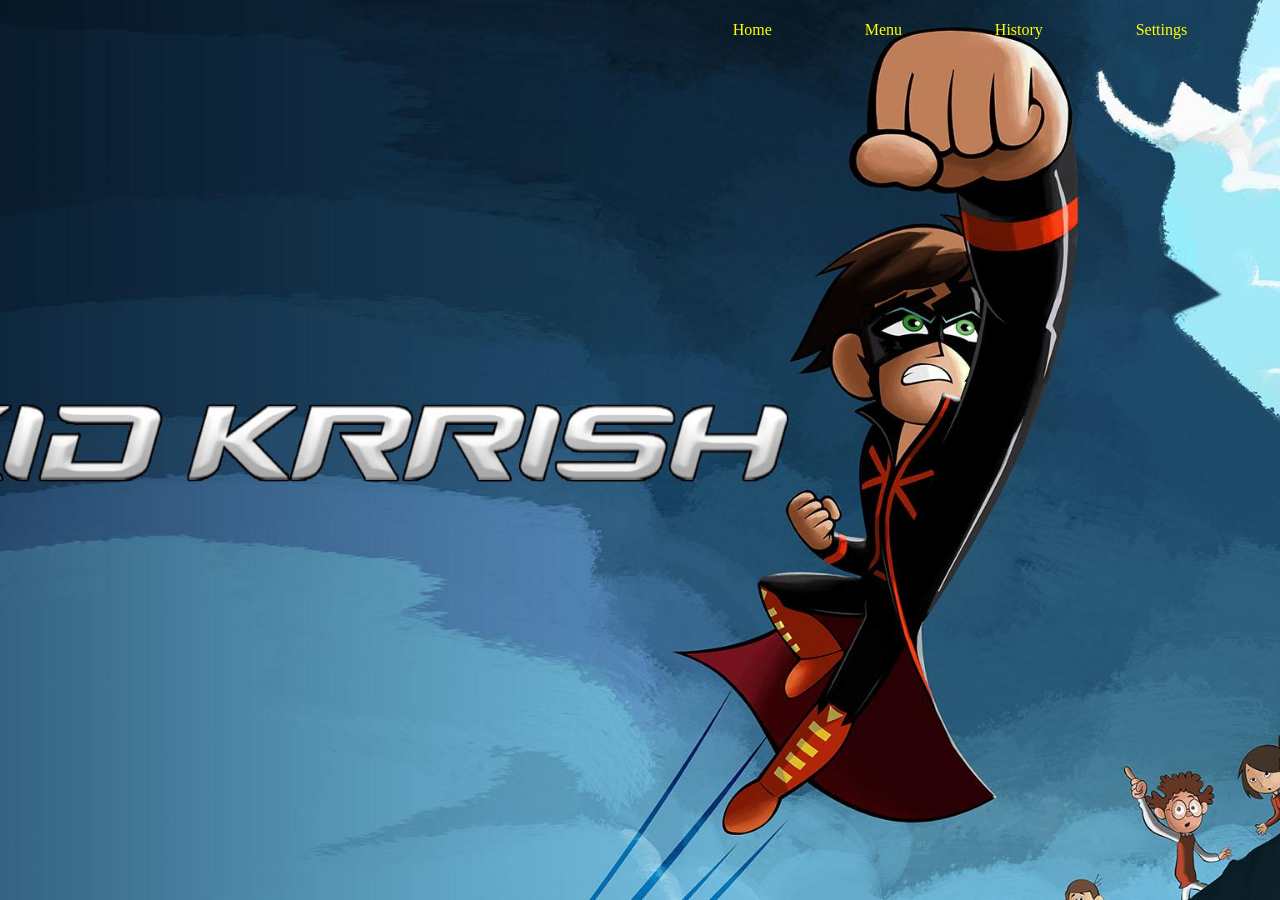
==== My Fav Hero/index.html @ dcd4375b "Add files via upload" ====
<!DOCTYPE html>
<html lang="en">
<head>
    <meta charset="UTF-8">
    <meta name="viewport" content="width=device-width, initial-scale=1.0">
    <title>My Fav Hero </title>
    <link rel="stylesheet" href="style.css">
</head>
<body>
    <div id="main">
        <div id="nav">
    <div id="second">
        <ul class="menu">
            <li>Home</li>
            <li>Menu</li>
            <li>History</li>
            <li>Settings</li>
        </ul>
    </div>
</div>
    </div>
    
</body>
</html>
---- My Fav Hero/style.css ----
* {
  margin: 0;
  padding: 0;
  box-sizing: border-box;
}

html, body {
  height: 100%;
  width: 100%;
}

#main {
  height: 100%;
  width: 100%;
  background-image: url("My Fav Hero Krish.jpg");
  background-size: cover;
  background-position: center;
  background-repeat: no-repeat;
  position: relative;
}

/* NAV BAR */
#nav {
    height: 60px;
    width: 100%;
    /* background-color: rgba(0,0,0,0.6); */
    display: flex;
    justify-content: flex-end;   /* pushes brown bar to right */
    align-items: center;
}
#second {
    height: 100%;
    width: 50%;
    /* background-color: brown; */
    display: flex;
    justify-content: center;   /* centers content horizontally */
    align-items: center;       /* centers content vertically */
    /* color: wheat; */
}
.menu {
    display: flex;
    justify-content: space-evenly;
    align-items: center;
    list-style: none;
    padding: 0;
    margin: 0;
    width: 100%;   /* important */
    color: yellow;
}
.menu:hover{
    cursor: pointer; /* Changes the cursor to a hand icon */
    /* color: yellowgreen; */
  transition: background-color 0.3s;
}
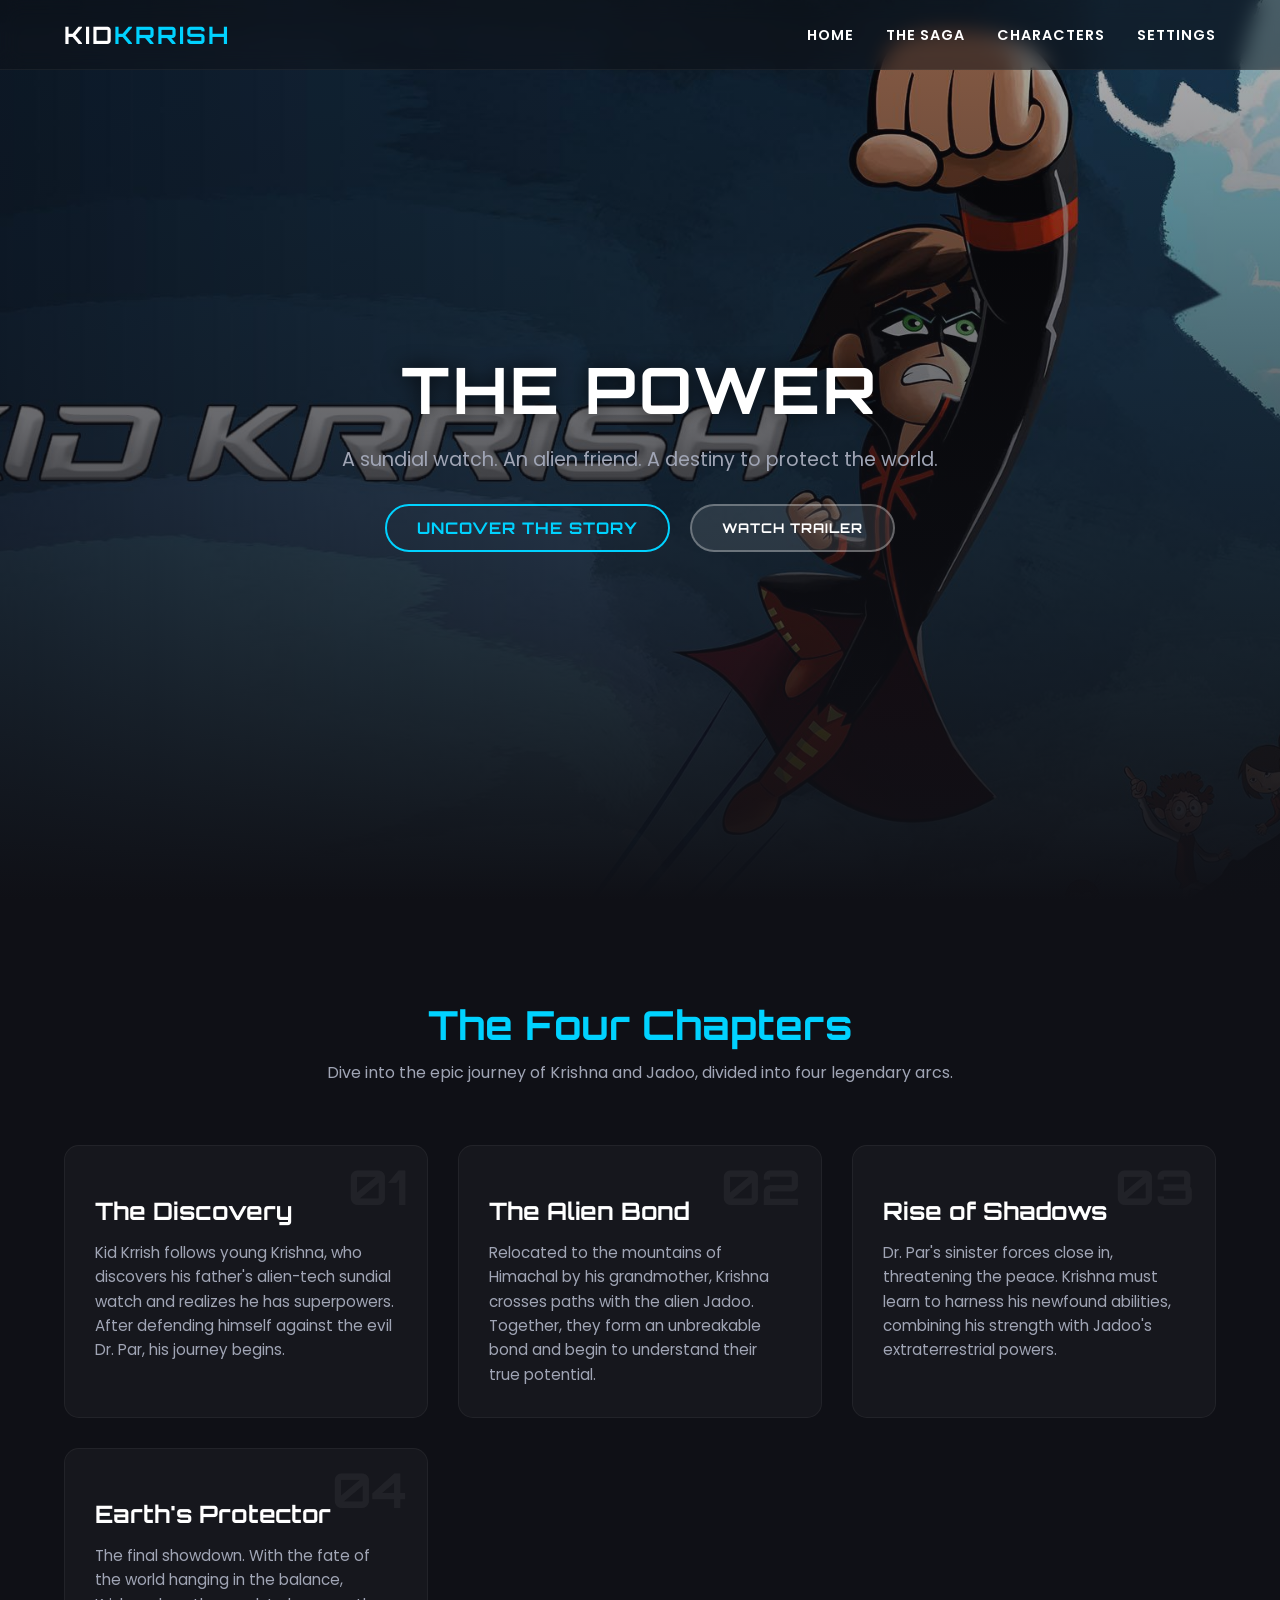
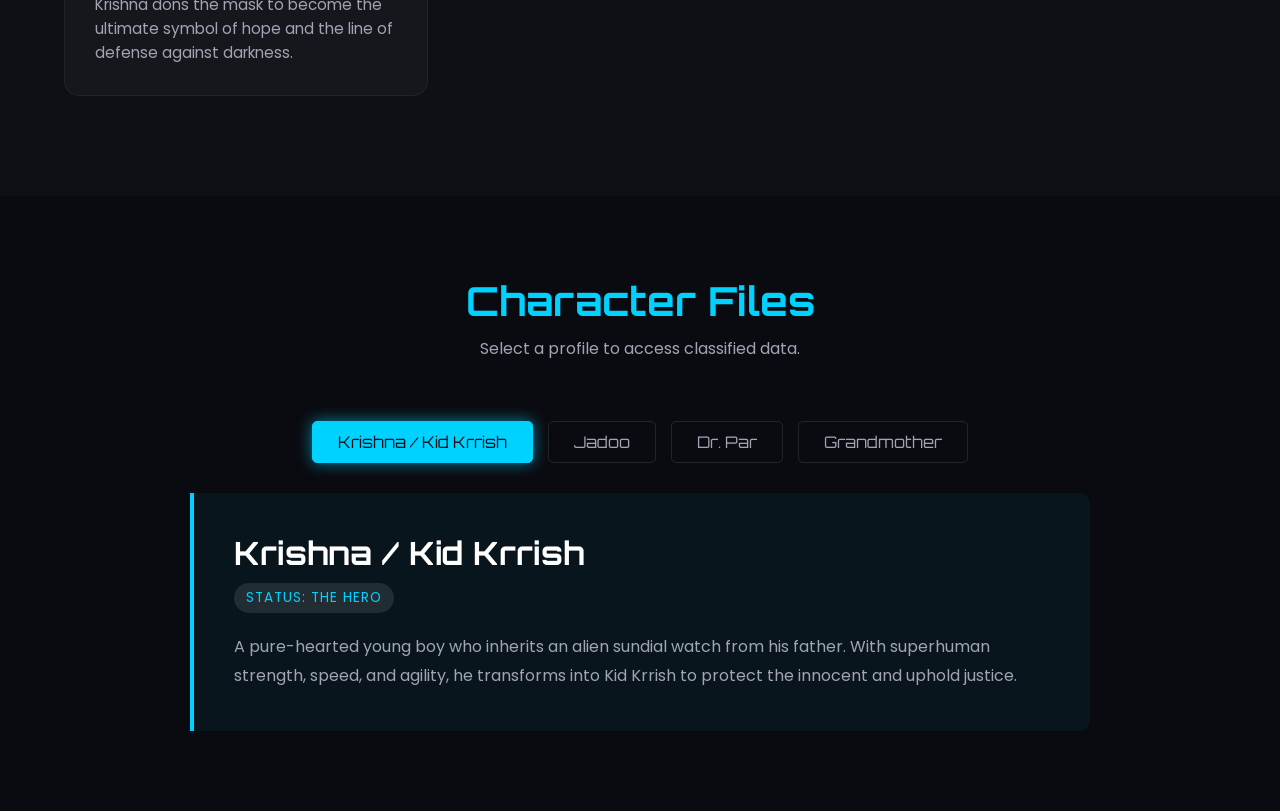
==== commit 23858eab: "Add files via upload" ====
--- a/My Fav Hero/index.html
+++ b/My Fav Hero/index.html
@@ -3,22 +3,110 @@
 <head>
     <meta charset="UTF-8">
     <meta name="viewport" content="width=device-width, initial-scale=1.0">
-    <title>My Fav Hero </title>
+    <title>Kid Krrish | The Legacy</title>
     <link rel="stylesheet" href="style.css">
+    <link href="https://fonts.googleapis.com/css2?family=Orbitron:wght@500;700&family=Poppins:wght@300;400;600&display=swap" rel="stylesheet">
 </head>
 <body>
-    <div id="main">
-        <div id="nav">
-    <div id="second">
-        <ul class="menu">
-            <li>Home</li>
-            <li>Menu</li>
-            <li>History</li>
-            <li>Settings</li>
-        </ul>
+
+    <header id="nav-container">
+        <div class="logo">KID<span>KRRISH</span></div>
+        <nav>
+            <ul class="menu">
+                <li><a href="#hero">Home</a></li>
+                <li><a href="#story">The Saga</a></li>
+                <li><a href="#characters">Characters</a></li>
+                <li><a href="#settings">Settings</a></li>
+            </ul>
+        </nav>
+    </header>
+
+    <section id="hero">
+        <div class="hero-overlay"></div>
+        <div class="hero-content">
+            <h1></h1> <p>A sundial watch. An alien friend. A destiny to protect the world.</p>
+            
+            <div class="hero-buttons">
+                <a href="#story" class="cta-button">Uncover the Story</a>
+                <button id="open-trailer" class="cta-button secondary-btn">Watch Trailer</button>
+            </div>
+        </div>
+    </section>
+
+    <section id="story">
+        <div class="section-header">
+            <h2>The Four Chapters</h2>
+            <p>Dive into the epic journey of Krishna and Jadoo, divided into four legendary arcs.</p>
+        </div>
+
+        <div class="grid-container">
+            
+            <article class="card">
+                <div class="card-glow"></div>
+                <div class="card-content">
+                    <span class="chapter-number">01</span>
+                    <h3>The Discovery</h3>
+                    <p>Kid Krrish follows young Krishna, who discovers his father's alien-tech sundial watch and realizes he has superpowers. After defending himself against the evil Dr. Par, his journey begins.</p>
+                </div>
+            </article>
+
+            <article class="card">
+                <div class="card-glow"></div>
+                <div class="card-content">
+                    <span class="chapter-number">02</span>
+                    <h3>The Alien Bond</h3>
+                    <p>Relocated to the mountains of Himachal by his grandmother, Krishna crosses paths with the alien Jadoo. Together, they form an unbreakable bond and begin to understand their true potential.</p>
+                </div>
+            </article>
+
+            <article class="card">
+                <div class="card-glow"></div>
+                <div class="card-content">
+                    <span class="chapter-number">03</span>
+                    <h3>Rise of Shadows</h3>
+                    <p>Dr. Par's sinister forces close in, threatening the peace. Krishna must learn to harness his newfound abilities, combining his strength with Jadoo's extraterrestrial powers.</p>
+                </div>
+            </article>
+
+            <article class="card">
+                <div class="card-glow"></div>
+                <div class="card-content">
+                    <span class="chapter-number">04</span>
+                    <h3>Earth's Protector</h3>
+                    <p>The final showdown. With the fate of the world hanging in the balance, Krishna dons the mask to become the ultimate symbol of hope and the line of defense against darkness.</p>
+                </div>
+            </article>
+
+        </div>
+    </section>
+
+    <section id="characters">
+        <div class="section-header">
+            <h2>Character Files</h2>
+            <p>Select a profile to access classified data.</p>
+        </div>
+        
+        <div class="roster-container">
+            <div id="char-buttons" class="button-group"></div>
+
+            <div id="char-display" class="display-card">
+                <h3 id="display-name">Select a Character</h3>
+                <p id="display-role" class="role-badge">Status: Unknown</p>
+                <p id="display-desc">Awaiting selection...</p>
+            </div>
+        </div>
+    </section>
+
+    <div id="trailer-modal" class="modal">
+        <div class="modal-overlay"></div>
+        <div class="modal-content">
+            <button id="close-modal" class="close-btn">&times;</button>
+            <div class="video-container">
+                <iframe id="trailer-video" src="https://www.youtube.com/embed/MCCVVgtI5xU?enablejsapi=1" title="Trailer" frameborder="0" allow="accelerometer; autoplay; clipboard-write; encrypted-media; gyroscope; picture-in-picture" allowfullscreen></iframe>
+            </div>
+        </div>
     </div>
-</div>
-    </div>
-    
+
+    <script src="script.js"></script>
 </body>
 </html>
--- a/My Fav Hero/style.css
+++ b/My Fav Hero/style.css
@@ -1,54 +1,432 @@
+/* --- CSS VARIABLES FOR THEMING --- */
+:root {
+    --primary-color: #00d2ff;
+    --primary-glow: rgba(0, 210, 255, 0.6);
+    --bg-dark: #0f1016;
+    --card-bg: rgba(255, 255, 255, 0.03);
+    --text-main: #ffffff;
+    --text-muted: #a0a5b5;
+    --font-heading: 'Orbitron', sans-serif;
+    --font-body: 'Poppins', sans-serif;
+}
+
+/* --- RESET & BASE STYLES --- */
 * {
-  margin: 0;
-  padding: 0;
-  box-sizing: border-box;
-}
-
-html, body {
-  height: 100%;
-  width: 100%;
-}
-
-#main {
-  height: 100%;
-  width: 100%;
-  background-image: url("My Fav Hero Krish.jpg");
-  background-size: cover;
-  background-position: center;
-  background-repeat: no-repeat;
-  position: relative;
-}
-
-/* NAV BAR */
-#nav {
-    height: 60px;
-    width: 100%;
-    /* background-color: rgba(0,0,0,0.6); */
-    display: flex;
-    justify-content: flex-end;   /* pushes brown bar to right */
+    margin: 0;
+    padding: 0;
+    box-sizing: border-box;
+    scroll-behavior: smooth;
+}
+
+body {
+    background-color: var(--bg-dark);
+    color: var(--text-main);
+    font-family: var(--font-body);
+    overflow-x: hidden;
+}
+
+/* --- NAVIGATION (GLASSMORPHISM) --- */
+#nav-container {
+    position: fixed;
+    top: 0;
+    width: 100%;
+    height: 70px;
+    display: flex;
+    justify-content: space-between;
     align-items: center;
-}
-#second {
+    padding: 0 5%;
+    z-index: 1000;
+    background: rgba(15, 16, 22, 0.5);
+    backdrop-filter: blur(10px);
+    border-bottom: 1px solid rgba(255, 255, 255, 0.05);
+}
+
+.logo {
+    font-family: var(--font-heading);
+    font-size: 1.5rem;
+    font-weight: 700;
+    letter-spacing: 2px;
+}
+
+.logo span {
+    color: var(--primary-color);
+}
+
+.menu {
+    display: flex;
+    list-style: none;
+    gap: 2rem;
+}
+
+.menu li a {
+    text-decoration: none;
+    color: var(--text-main);
+    font-size: 0.9rem;
+    font-weight: 600;
+    text-transform: uppercase;
+    letter-spacing: 1px;
+    transition: color 0.3s ease;
+}
+
+.menu li a:hover {
+    color: var(--primary-color);
+    text-shadow: 0 0 10px var(--primary-glow);
+}
+
+/* --- HERO SECTION --- */
+#hero {
+    height: 100vh;
+    width: 100%;
+    position: relative;
+    background-image: url("My Fav Hero Krish.jpg"); /* Keep your image in the same folder */
+    background-size: cover;
+    background-position: center;
+    background-attachment: fixed;
+    display: flex;
+    align-items: center;
+    justify-content: center;
+    text-align: center;
+}
+
+.hero-overlay {
+    position: absolute;
+    top: 0;
+    left: 0;
+    width: 100%;
     height: 100%;
-    width: 50%;
-    /* background-color: brown; */
-    display: flex;
-    justify-content: center;   /* centers content horizontally */
-    align-items: center;       /* centers content vertically */
-    /* color: wheat; */
-}
-.menu {
-    display: flex;
-    justify-content: space-evenly;
+    background: linear-gradient(to bottom, rgba(15,16,22,0.3) 0%, rgba(15,16,22,1) 100%);
+}
+
+.hero-content {
+    position: relative;
+    z-index: 10;
+    max-width: 800px;
+    padding: 20px;
+}
+
+.hero-content h1 {
+    font-family: var(--font-heading);
+    font-size: 4rem;
+    text-transform: uppercase;
+    letter-spacing: 3px;
+    margin-bottom: 15px;
+    text-shadow: 0 0 20px rgba(0, 0, 0, 0.8);
+    min-height: 80px; /* Prevents layout jump while typing */
+}
+
+.hero-content p {
+    font-size: 1.2rem;
+    color: var(--text-muted);
+    margin-bottom: 30px;
+}
+
+.cta-button {
+    display: inline-block;
+    padding: 12px 30px;
+    background: transparent;
+    color: var(--primary-color);
+    border: 2px solid var(--primary-color);
+    border-radius: 30px;
+    font-family: var(--font-heading);
+    text-transform: uppercase;
+    text-decoration: none;
+    font-weight: 700;
+    letter-spacing: 1px;
+    transition: all 0.3s ease;
+    box-shadow: 0 0 15px transparent;
+}
+
+.cta-button:hover {
+    background: var(--primary-color);
+    color: var(--bg-dark);
+    box-shadow: 0 0 20px var(--primary-glow);
+}
+
+/* --- STORY SECTION & GRID --- */
+#story {
+    padding: 100px 5%;
+    background-color: var(--bg-dark);
+}
+
+.section-header {
+    text-align: center;
+    margin-bottom: 60px;
+}
+
+.section-header h2 {
+    font-family: var(--font-heading);
+    font-size: 2.5rem;
+    color: var(--primary-color);
+    margin-bottom: 10px;
+}
+
+.section-header p {
+    color: var(--text-muted);
+}
+
+.grid-container {
+    display: grid;
+    grid-template-columns: repeat(auto-fit, minmax(280px, 1fr));
+    gap: 30px;
+    max-width: 1200px;
+    margin: 0 auto;
+}
+
+/* --- CARD DESIGN & ANIMATIONS --- */
+.card {
+    background: var(--card-bg);
+    border: 1px solid rgba(255, 255, 255, 0.05);
+    border-radius: 15px;
+    padding: 30px;
+    position: relative;
+    overflow: hidden;
+    /* Animation Start State */
+    opacity: 0; 
+    transform: translateY(50px); 
+    transition: transform 0.6s ease-out, opacity 0.6s ease-out, border-color 0.4s ease;
+}
+
+/* Class added by JavaScript to fade the card in */
+.card.show {
+    opacity: 1;
+    transform: translateY(0);
+}
+
+.card:hover {
+    transform: translateY(-10px);
+    border-color: var(--primary-color);
+}
+
+.chapter-number {
+    font-family: var(--font-heading);
+    font-size: 3rem;
+    font-weight: 700;
+    color: rgba(255, 255, 255, 0.05);
+    position: absolute;
+    top: 10px;
+    right: 20px;
+    transition: color 0.4s ease;
+}
+
+.card:hover .chapter-number {
+    color: var(--primary-glow);
+}
+
+.card h3 {
+    font-family: var(--font-heading);
+    font-size: 1.5rem;
+    margin-bottom: 15px;
+    margin-top: 20px;
+    color: white;
+}
+
+.card p {
+    font-size: 0.95rem;
+    color: var(--text-muted);
+    line-height: 1.6;
+}
+
+/* --- RESPONSIVE DESIGN --- */
+@media (max-width: 768px) {
+    .menu {
+        display: none;
+    }
+    .hero-content h1 {
+        font-size: 2.5rem;
+    }
+}
+/* ==========================================
+   CHARACTER ROSTER STYLES
+   ========================================== */
+#characters {
+    padding: 80px 5%;
+    background-color: #0a0b10; /* Slightly darker than main bg for contrast */
+}
+
+.roster-container {
+    max-width: 900px;
+    margin: 0 auto;
+    display: flex;
+    flex-direction: column;
+    gap: 30px;
+}
+
+.button-group {
+    display: flex;
+    justify-content: center;
+    flex-wrap: wrap;
+    gap: 15px;
+}
+
+.char-btn {
+    background: transparent;
+    color: var(--text-muted);
+    border: 1px solid rgba(255, 255, 255, 0.1);
+    padding: 10px 25px;
+    border-radius: 5px;
+    font-family: var(--font-heading);
+    font-size: 1rem;
+    cursor: pointer;
+    transition: all 0.3s ease;
+}
+
+.char-btn:hover {
+    color: white;
+    border-color: var(--primary-color);
+}
+
+.char-btn.active {
+    background: var(--primary-color);
+    color: var(--bg-dark);
+    border-color: var(--primary-color);
+    box-shadow: 0 0 15px var(--primary-glow);
+}
+
+.display-card {
+    background: rgba(0, 210, 255, 0.05);
+    border-left: 4px solid var(--primary-color);
+    padding: 40px;
+    border-radius: 0 10px 10px 0;
+    min-height: 200px;
+    transition: opacity 0.3s ease;
+}
+
+/* A brief animation class for when the data changes */
+.fade-in-text {
+    animation: fadeIn 0.4s ease forwards;
+}
+
+@keyframes fadeIn {
+    from { opacity: 0; transform: translateX(-10px); }
+    to { opacity: 1; transform: translateX(0); }
+}
+
+#display-name {
+    font-family: var(--font-heading);
+    font-size: 2rem;
+    color: white;
+    margin-bottom: 10px;
+}
+
+.role-badge {
+    display: inline-block;
+    background: rgba(255, 255, 255, 0.1);
+    color: var(--primary-color);
+    padding: 5px 12px;
+    border-radius: 20px;
+    font-size: 0.85rem;
+    text-transform: uppercase;
+    letter-spacing: 1px;
+    margin-bottom: 20px;
+}
+
+#display-desc {
+    color: var(--text-muted);
+    line-height: 1.8;
+}
+/* ==========================================
+   HERO BUTTONS & MODAL STYLES
+   ========================================== */
+.hero-buttons {
+    display: flex;
+    gap: 20px;
+    justify-content: center;
+    margin-top: 20px;
+}
+
+.secondary-btn {
+    background: rgba(255, 255, 255, 0.1);
+    color: white;
+    border-color: rgba(255, 255, 255, 0.3);
+    cursor: pointer;
+}
+
+.secondary-btn:hover {
+    background: white;
+    color: var(--bg-dark);
+    border-color: white;
+    box-shadow: 0 0 20px rgba(255, 255, 255, 0.5);
+}
+
+/* The Modal Background (Dimmed Screen) */
+.modal {
+    position: fixed;
+    top: 0;
+    left: 0;
+    width: 100%;
+    height: 100%;
+    z-index: 2000;
+    display: flex;
+    justify-content: center;
     align-items: center;
-    list-style: none;
-    padding: 0;
-    margin: 0;
-    width: 100%;   /* important */
-    color: yellow;
-}
-.menu:hover{
-    cursor: pointer; /* Changes the cursor to a hand icon */
-    /* color: yellowgreen; */
-  transition: background-color 0.3s;
+    opacity: 0;
+    pointer-events: none; /* Prevents clicking when hidden */
+    transition: opacity 0.4s ease;
+}
+
+/* Class added by JS to show the modal */
+.modal.show-modal {
+    opacity: 1;
+    pointer-events: all;
+}
+
+.modal-overlay {
+    position: absolute;
+    top: 0;
+    left: 0;
+    width: 100%;
+    height: 100%;
+    background: rgba(0, 0, 0, 0.9);
+    backdrop-filter: blur(5px);
+}
+
+/* The Video Box */
+.modal-content {
+    position: relative;
+    width: 90%;
+    max-width: 900px;
+    background: black;
+    border: 2px solid var(--primary-color);
+    border-radius: 10px;
+    box-shadow: 0 0 30px var(--primary-glow);
+    z-index: 2001;
+    transform: scale(0.8);
+    transition: transform 0.4s ease;
+}
+
+.modal.show-modal .modal-content {
+    transform: scale(1);
+}
+
+/* Aspect Ratio trick for responsive iframes */
+.video-container {
+    position: relative;
+    padding-bottom: 56.25%; /* 16:9 Aspect Ratio */
+    height: 0;
+    overflow: hidden;
+    border-radius: 8px;
+}
+
+.video-container iframe {
+    position: absolute;
+    top: 0;
+    left: 0;
+    width: 100%;
+    height: 100%;
+}
+
+.close-btn {
+    position: absolute;
+    top: -40px;
+    right: 0;
+    background: none;
+    border: none;
+    color: white;
+    font-size: 2.5rem;
+    cursor: pointer;
+    transition: color 0.3s ease;
+}
+
+.close-btn:hover {
+    color: var(--primary-color);
 }
